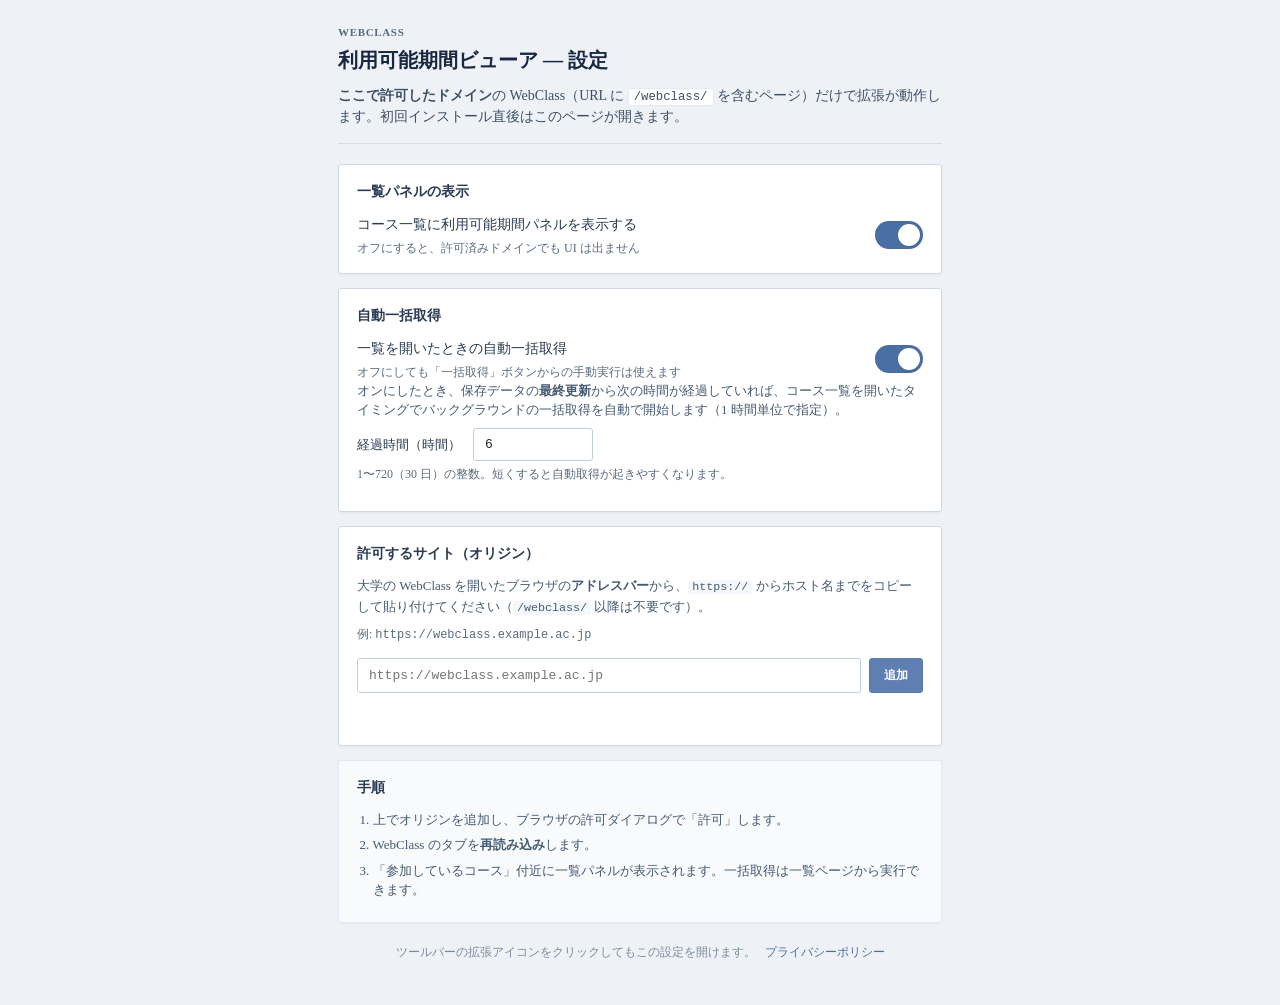
==== src/options/options.html @ 33314e30 "first commit" ====
<!DOCTYPE html>
<html lang="ja">
  <head>
    <meta charset="utf-8" />
    <meta name="viewport" content="width=device-width, initial-scale=1" />
    <title>利用可能期間ビューア — 設定</title>
    <link rel="stylesheet" href="../shared/styles/base.css" />
    <link rel="stylesheet" href="options.css" />
  </head>
  <body>
    <div class="wc-page">
      <header class="wc-header">
        <p class="wc-kicker">WebClass</p>
        <h1 class="wc-title">利用可能期間ビューア — 設定</h1>
        <p class="wc-lead">
          <strong>ここで許可したドメイン</strong>の WebClass（URL に <code>/webclass/</code> を含むページ）だけで拡張が動作します。初回インストール直後はこのページが開きます。
        </p>
      </header>

      <section class="wc-card">
        <h2 class="wc-card__h">一覧パネルの表示</h2>
        <div class="wc-row">
          <div class="wc-row__text">
            <span class="wc-row__title" id="toggleLabel">コース一覧に利用可能期間パネルを表示する</span>
            <span class="wc-row__desc">オフにすると、許可済みドメインでも UI は出ません</span>
          </div>
          <label class="wc-switch" title="オン / オフ">
            <input type="checkbox" id="toggleEnabled" checked aria-labelledby="toggleLabel" />
            <span class="wc-switch__track"></span>
          </label>
        </div>
      </section>

      <section class="wc-card">
        <h2 class="wc-card__h">自動一括取得</h2>
        <div class="wc-row">
          <div class="wc-row__text">
            <span class="wc-row__title" id="autoBulkToggleLabel">一覧を開いたときの自動一括取得</span>
            <span class="wc-row__desc">オフにしても「一括取得」ボタンからの手動実行は使えます</span>
          </div>
          <label class="wc-switch" title="オン / オフ">
            <input type="checkbox" id="toggleAutoBulk" checked aria-labelledby="autoBulkToggleLabel" />
            <span class="wc-switch__track"></span>
          </label>
        </div>
        <p class="wc-hint">
          オンにしたとき、保存データの<strong>最終更新</strong>から次の時間が経過していれば、コース一覧を開いたタイミングでバックグラウンドの一括取得を自動で開始します（1 時間単位で指定）。
        </p>
        <div class="wc-interval">
          <label class="wc-interval__label" for="autoBulkHours">経過時間（時間）</label>
          <input
            type="number"
            id="autoBulkHours"
            class="wc-input wc-input--narrow"
            min="1"
            max="720"
            step="1"
            value="6"
            aria-describedby="autoBulkHoursDesc"
          />
        </div>
        <p class="wc-row__desc" id="autoBulkHoursDesc">1〜720（30 日）の整数。短くすると自動取得が起きやすくなります。</p>
      </section>

      <section class="wc-card">
        <h2 class="wc-card__h">許可するサイト（オリジン）</h2>
        <p class="wc-hint">
          大学の WebClass を開いたブラウザの<strong>アドレスバー</strong>から、<code>https://</code> からホスト名までをコピーして貼り付けてください（<code>/webclass/</code> 以降は不要です）。
        </p>
        <p class="wc-example">例: <code>https://webclass.example.ac.jp</code></p>
        <div class="wc-add">
          <input
            type="text"
            id="originInput"
            class="wc-input"
            placeholder="https://webclass.example.ac.jp"
            spellcheck="false"
            autocomplete="off"
            aria-label="許可するサイトのオリジン"
          />
          <button type="button" class="wc-btn wc-btn--primary" id="addOriginBtn">追加</button>
        </div>
        <p class="wc-status" id="optionsStatus" role="status"></p>
        <div class="wc-sitelist" id="siteList"></div>
      </section>

      <section class="wc-card wc-card--sub">
        <h2 class="wc-card__h">手順</h2>
        <ol class="wc-steps">
          <li>上でオリジンを追加し、ブラウザの許可ダイアログで「許可」します。</li>
          <li>WebClass のタブを<strong>再読み込み</strong>します。</li>
          <li>「参加しているコース」付近に一覧パネルが表示されます。一括取得は一覧ページから実行できます。</li>
        </ol>
      </section>

      <p class="wc-footnote">
        ツールバーの拡張アイコンをクリックしてもこの設定を開けます。
        <a class="wc-footnote__link" href="../../privacy/index.html" target="_blank" rel="noopener noreferrer">プライバシーポリシー</a>
      </p>
    </div>
    <script src="../shared/constants.js"></script>
    <script src="options.js"></script>
  </body>
</html>
---- src/shared/styles/base.css ----
/* WCDV — content / options で共有するデザイントークン */
:root {
  --wcdv-font-ui: inherit, "Hiragino Sans", "Hiragino Kaku Gothic ProN", Meiryo, sans-serif;
  --wcdv-font-mono: ui-monospace, monospace;

  --wcdv-text: #2a3a52;
  --wcdv-text-body: #333;
  --wcdv-text-muted: #5a6b7e;
  --wcdv-text-hint: #455a73;
  --wcdv-text-title: #1a2740;
  --wcdv-text-input: #222;
  --wcdv-text-row-title: #3d4f66;
  --wcdv-text-dim: #7a8a9c;

  --wcdv-bg-page: #eef2f7;
  --wcdv-bg-surface: #fff;
  --wcdv-bg-muted: #f4f7fb;
  --wcdv-bg-subtle: #f8fafc;
  --wcdv-bg-filter: #fafbfd;
  --wcdv-bg-code: #fff;

  --wcdv-border: #cfd8e3;
  --wcdv-border-soft: #d8e0ea;
  --wcdv-border-light: #e4eaf2;
  --wcdv-border-input: #c2cedd;
  --wcdv-border-divider: #e8edf4;
  --wcdv-border-header: #d5dde8;

  --wcdv-shadow-sm: 0 1px 2px rgba(15, 35, 55, 0.05);
  --wcdv-shadow-inset: inset 0 0 0 1px rgba(0, 0, 0, 0.04);

  --wcdv-accent: #4a6fa5;
  --wcdv-accent-hover: #3f6090;
  --wcdv-accent-border: #3d5d8c;
  --wcdv-accent-soft: #5f7eb1;
  --wcdv-accent-soft-border: #5a7aad;
  --wcdv-accent-soft-hover: #547099;

  --wcdv-btn-ghost-fg: #334155;
  --wcdv-btn-ghost-border: #d0dae6;

  --wcdv-focus-ring: 0 0 0 2px rgba(74, 111, 165, 0.2);
  --wcdv-focus-ring-switch: 0 0 0 2px rgba(74, 111, 165, 0.35);

  --wcdv-scroll-thumb: rgba(90, 110, 140, 0.35);
  --wcdv-scroll-thumb-hover: rgba(60, 85, 120, 0.45);
}
---- src/options/options.css ----
/* 設定画面専用（色・フォントは base.css のトークン） */
* {
  box-sizing: border-box;
}

body {
  margin: 0;
  font-family: var(--wcdv-font-ui);
  font-size: 14px;
  line-height: 1.5;
  color: var(--wcdv-text);
  background: var(--wcdv-bg-page);
  -webkit-font-smoothing: antialiased;
}

.wc-page {
  max-width: 640px;
  margin: 0 auto;
  padding: 24px 18px 48px;
}

.wc-header {
  margin-bottom: 20px;
  padding-bottom: 16px;
  border-bottom: 1px solid var(--wcdv-border-header);
}

.wc-kicker {
  margin: 0 0 4px;
  font-size: 11px;
  font-weight: 700;
  letter-spacing: 0.06em;
  text-transform: uppercase;
  color: var(--wcdv-text-muted);
}

.wc-title {
  margin: 0 0 10px;
  font-size: 20px;
  font-weight: 600;
  color: var(--wcdv-text-title);
}

.wc-lead {
  margin: 0;
  font-size: 14px;
  color: var(--wcdv-text-row-title);
}

.wc-lead code {
  font-size: 0.88em;
  padding: 1px 5px;
  background: var(--wcdv-bg-code);
  border: 1px solid var(--wcdv-border-light);
  border-radius: 3px;
}

.wc-card {
  background: var(--wcdv-bg-surface);
  border: 1px solid var(--wcdv-border);
  border-radius: 3px;
  padding: 16px 18px;
  margin-bottom: 14px;
  box-shadow: var(--wcdv-shadow-sm);
}

.wc-card--sub {
  background: var(--wcdv-bg-subtle);
  border-color: var(--wcdv-border-light);
}

.wc-card__h {
  margin: 0 0 12px;
  font-size: 14px;
  font-weight: 600;
  color: var(--wcdv-text);
}

.wc-hint {
  margin: 0 0 8px;
  font-size: 13px;
  color: var(--wcdv-text-hint);
}

.wc-hint code {
  font-size: 0.9em;
  padding: 0 4px;
  background: var(--wcdv-bg-muted);
  border-radius: 2px;
}

.wc-example {
  margin: 0 0 14px;
  font-size: 12px;
  color: var(--wcdv-text-muted);
}

.wc-example code {
  word-break: break-all;
}

.wc-add {
  display: flex;
  flex-wrap: wrap;
  gap: 8px;
  align-items: stretch;
}

.wc-input {
  flex: 1 1 220px;
  min-width: 0;
  padding: 8px 11px;
  font-size: 13px;
  font-family: var(--wcdv-font-mono);
  color: var(--wcdv-text-input);
  border: 1px solid var(--wcdv-border-input);
  border-radius: 3px;
  background: var(--wcdv-bg-surface);
}

.wc-input:focus {
  outline: none;
  border-color: var(--wcdv-accent);
  box-shadow: var(--wcdv-focus-ring);
}

.wc-input:disabled {
  opacity: 0.55;
  cursor: not-allowed;
  background: var(--wcdv-bg-muted);
  color: var(--wcdv-text-muted);
}

.wc-input--narrow {
  max-width: 120px;
}

.wc-interval {
  display: flex;
  flex-wrap: wrap;
  align-items: center;
  gap: 12px;
  margin-top: 4px;
}

.wc-interval__label {
  font-size: 13px;
  font-weight: 500;
  color: var(--wcdv-text);
}

.wc-btn {
  padding: 8px 14px;
  font-size: 12px;
  font-weight: 600;
  font-family: inherit;
  border-radius: 3px;
  cursor: pointer;
  border: 1px solid transparent;
}

.wc-btn--primary {
  color: var(--wcdv-bg-surface);
  background: var(--wcdv-accent-soft);
  border-color: var(--wcdv-accent-soft-border);
}

.wc-btn--primary:hover {
  background: var(--wcdv-accent-soft-hover);
}

.wc-btn--ghost {
  color: var(--wcdv-btn-ghost-fg);
  background: var(--wcdv-bg-surface);
  border-color: var(--wcdv-btn-ghost-border);
}

.wc-btn--ghost:hover {
  background: var(--wcdv-bg-subtle);
}

.wc-status {
  margin: 10px 0 0;
  min-height: 1.3em;
  font-size: 12px;
  color: var(--wcdv-text-muted);
}

.wc-sitelist {
  margin-top: 10px;
}

.wc-sitelist__empty {
  margin: 0;
  padding: 10px 0;
  font-size: 12px;
  color: var(--wcdv-text-dim);
}

.wc-site {
  display: flex;
  flex-wrap: wrap;
  align-items: center;
  gap: 8px;
  padding: 10px 0;
  border-top: 1px solid var(--wcdv-border-divider);
}

.wc-site:first-child {
  border-top: none;
}

.wc-site__url {
  flex: 1 1 200px;
  min-width: 0;
  font-size: 13px;
  word-break: break-all;
  font-family: var(--wcdv-font-mono);
  color: var(--wcdv-text-input);
}

.wc-site__warn {
  font-size: 11px;
  color: #b45309;
  background: #fffbeb;
  border: 1px solid #fcd34d;
  padding: 2px 6px;
  border-radius: 3px;
}

.wc-row {
  display: flex;
  align-items: center;
  justify-content: space-between;
  gap: 14px;
}

.wc-row__text {
  flex: 1;
  min-width: 0;
}

.wc-row__title {
  display: block;
  font-size: 14px;
  font-weight: 500;
}

.wc-row__desc {
  display: block;
  margin-top: 4px;
  font-size: 12px;
  color: var(--wcdv-text-muted);
}

.wc-switch {
  position: relative;
  display: inline-block;
  width: 48px;
  height: 28px;
  flex-shrink: 0;
  cursor: pointer;
}

.wc-switch input {
  opacity: 0;
  width: 0;
  height: 0;
  position: absolute;
}

.wc-switch__track {
  position: absolute;
  inset: 0;
  background: var(--wcdv-btn-ghost-border);
  border-radius: 28px;
  transition: background 0.2s ease;
  box-shadow: var(--wcdv-shadow-inset);
}

.wc-switch__track::after {
  content: "";
  position: absolute;
  width: 22px;
  height: 22px;
  left: 3px;
  top: 3px;
  background: var(--wcdv-bg-surface);
  border-radius: 50%;
  box-shadow: 0 1px 2px rgba(15, 35, 55, 0.12);
  transition: transform 0.2s cubic-bezier(0.4, 0, 0.2, 1);
}

.wc-switch input:checked + .wc-switch__track {
  background: var(--wcdv-accent);
}

.wc-switch input:checked + .wc-switch__track::after {
  transform: translateX(20px);
}

.wc-switch input:focus-visible + .wc-switch__track {
  box-shadow: var(--wcdv-focus-ring-switch), var(--wcdv-shadow-inset);
}

.wc-steps {
  margin: 0;
  padding-left: 1.2em;
  font-size: 13px;
  color: var(--wcdv-text-hint);
}

.wc-steps li {
  margin-bottom: 6px;
}

.wc-footnote {
  margin: 20px 0 0;
  font-size: 12px;
  color: var(--wcdv-text-dim);
  text-align: center;
}

.wc-footnote__link {
  display: inline-block;
  margin-left: 0.5em;
  color: var(--wcdv-accent);
  text-decoration: none;
}

.wc-footnote__link:hover {
  text-decoration: underline;
}

@media (prefers-reduced-motion: reduce) {
  .wc-switch__track,
  .wc-switch__track::after {
    transition: none;
  }
}
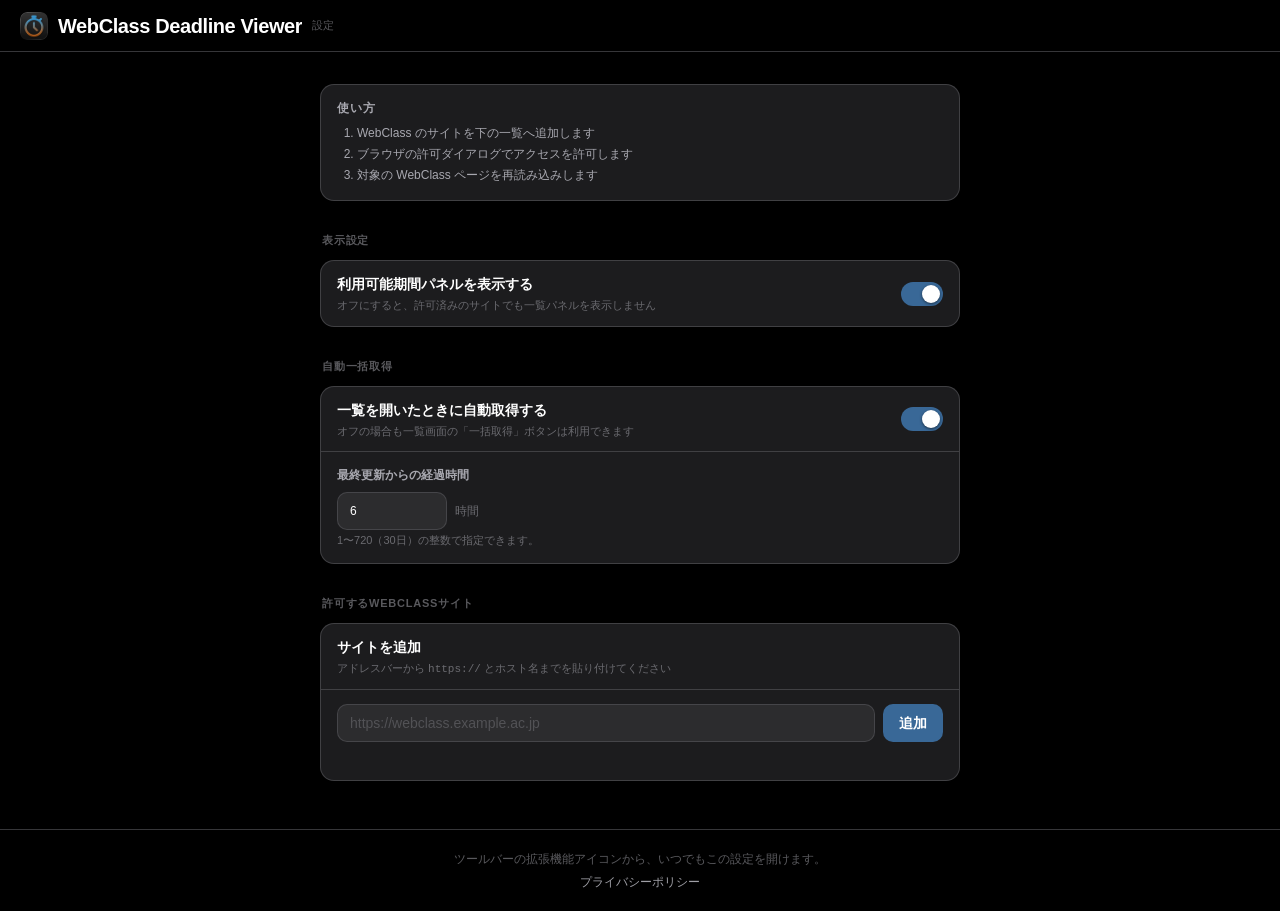
==== commit 184f81b6: "軽微な編集" ====
--- a/src/options/options.html
+++ b/src/options/options.html
@@ -3,101 +3,96 @@
   <head>
     <meta charset="utf-8" />
     <meta name="viewport" content="width=device-width, initial-scale=1" />
-    <title>利用可能期間ビューア — 設定</title>
+    <title>WebClass Deadline Viewer — 設定</title>
     <link rel="stylesheet" href="../shared/styles/base.css" />
     <link rel="stylesheet" href="options.css" />
   </head>
   <body>
-    <div class="wc-page">
-      <header class="wc-header">
-        <p class="wc-kicker">WebClass</p>
-        <h1 class="wc-title">利用可能期間ビューア — 設定</h1>
-        <p class="wc-lead">
-          <strong>ここで許可したドメイン</strong>の WebClass（URL に <code>/webclass/</code> を含むページ）だけで拡張が動作します。初回インストール直後はこのページが開きます。
-        </p>
-      </header>
+    <header class="opts-topbar">
+      <div class="opts-brand">
+        <img class="opts-brand-icon" src="../icons/icon128.png" width="28" height="28" alt="" />
+        <span class="opts-brand-name">WebClass Deadline Viewer</span>
+        <span class="opts-brand-version">設定</span>
+      </div>
+    </header>
 
-      <section class="wc-card">
-        <h2 class="wc-card__h">一覧パネルの表示</h2>
-        <div class="wc-row">
-          <div class="wc-row__text">
-            <span class="wc-row__title" id="toggleLabel">コース一覧に利用可能期間パネルを表示する</span>
-            <span class="wc-row__desc">オフにすると、許可済みドメインでも UI は出ません</span>
+    <main class="opts-main">
+      <aside class="opts-info" role="note">
+        <div>
+          <p class="opts-info-title">使い方</p>
+          <ol class="opts-info-steps">
+            <li>WebClass のサイトを下の一覧へ追加します</li>
+            <li>ブラウザの許可ダイアログでアクセスを許可します</li>
+            <li>対象の WebClass ページを再読み込みします</li>
+          </ol>
+        </div>
+      </aside>
+
+      <section class="opts-section" aria-labelledby="display-title">
+        <div class="opts-section-head"><h2 id="display-title">表示設定</h2></div>
+        <div class="sg-card">
+          <div class="sg-row">
+            <div class="sg-info">
+              <p class="sg-title" id="toggleLabel">利用可能期間パネルを表示する</p>
+              <p class="sg-desc">オフにすると、許可済みのサイトでも一覧パネルを表示しません</p>
+            </div>
+            <label class="switch" title="オン / オフ">
+              <input type="checkbox" id="toggleEnabled" checked aria-labelledby="toggleLabel" />
+              <span class="switch-track"></span>
+            </label>
           </div>
-          <label class="wc-switch" title="オン / オフ">
-            <input type="checkbox" id="toggleEnabled" checked aria-labelledby="toggleLabel" />
-            <span class="wc-switch__track"></span>
-          </label>
         </div>
       </section>
 
-      <section class="wc-card">
-        <h2 class="wc-card__h">自動一括取得</h2>
-        <div class="wc-row">
-          <div class="wc-row__text">
-            <span class="wc-row__title" id="autoBulkToggleLabel">一覧を開いたときの自動一括取得</span>
-            <span class="wc-row__desc">オフにしても「一括取得」ボタンからの手動実行は使えます</span>
+      <section class="opts-section" aria-labelledby="bulk-title">
+        <div class="opts-section-head"><h2 id="bulk-title">自動一括取得</h2></div>
+        <div class="sg-card">
+          <div class="sg-row">
+            <div class="sg-info">
+              <p class="sg-title" id="autoBulkToggleLabel">一覧を開いたときに自動取得する</p>
+              <p class="sg-desc">オフの場合も一覧画面の「一括取得」ボタンは利用できます</p>
+            </div>
+            <label class="switch" title="オン / オフ">
+              <input type="checkbox" id="toggleAutoBulk" checked aria-labelledby="autoBulkToggleLabel" />
+              <span class="switch-track"></span>
+            </label>
           </div>
-          <label class="wc-switch" title="オン / オフ">
-            <input type="checkbox" id="toggleAutoBulk" checked aria-labelledby="autoBulkToggleLabel" />
-            <span class="wc-switch__track"></span>
-          </label>
+          <div class="sg-body field-row">
+            <label for="autoBulkHours">最終更新からの経過時間</label>
+            <div class="number-field">
+              <input type="number" id="autoBulkHours" min="1" max="720" step="1" value="6" aria-describedby="autoBulkHoursDesc" />
+              <span>時間</span>
+            </div>
+            <p class="field-help" id="autoBulkHoursDesc">1〜720（30日）の整数で指定できます。</p>
+          </div>
         </div>
-        <p class="wc-hint">
-          オンにしたとき、保存データの<strong>最終更新</strong>から次の時間が経過していれば、コース一覧を開いたタイミングでバックグラウンドの一括取得を自動で開始します（1 時間単位で指定）。
-        </p>
-        <div class="wc-interval">
-          <label class="wc-interval__label" for="autoBulkHours">経過時間（時間）</label>
-          <input
-            type="number"
-            id="autoBulkHours"
-            class="wc-input wc-input--narrow"
-            min="1"
-            max="720"
-            step="1"
-            value="6"
-            aria-describedby="autoBulkHoursDesc"
-          />
-        </div>
-        <p class="wc-row__desc" id="autoBulkHoursDesc">1〜720（30 日）の整数。短くすると自動取得が起きやすくなります。</p>
       </section>
 
-      <section class="wc-card">
-        <h2 class="wc-card__h">許可するサイト（オリジン）</h2>
-        <p class="wc-hint">
-          大学の WebClass を開いたブラウザの<strong>アドレスバー</strong>から、<code>https://</code> からホスト名までをコピーして貼り付けてください（<code>/webclass/</code> 以降は不要です）。
-        </p>
-        <p class="wc-example">例: <code>https://webclass.example.ac.jp</code></p>
-        <div class="wc-add">
-          <input
-            type="text"
-            id="originInput"
-            class="wc-input"
-            placeholder="https://webclass.example.ac.jp"
-            spellcheck="false"
-            autocomplete="off"
-            aria-label="許可するサイトのオリジン"
-          />
-          <button type="button" class="wc-btn wc-btn--primary" id="addOriginBtn">追加</button>
+      <section class="opts-section" aria-labelledby="site-title">
+        <div class="opts-section-head"><h2 id="site-title">許可するWebClassサイト</h2></div>
+        <div class="sg-card">
+          <div class="sg-head">
+            <div class="sg-info">
+              <p class="sg-title">サイトを追加</p>
+              <p class="sg-desc">アドレスバーから <code>https://</code> とホスト名までを貼り付けてください</p>
+            </div>
+          </div>
+          <div class="sg-body">
+            <div class="add-row">
+              <input type="text" id="originInput" placeholder="https://webclass.example.ac.jp" spellcheck="false" autocomplete="off" aria-label="許可するサイトのオリジン" />
+              <button type="button" class="btn btn-primary" id="addOriginBtn">追加</button>
+            </div>
+            <p class="opts-status" id="optionsStatus" role="status" aria-live="polite"></p>
+            <div class="site-list" id="siteList"></div>
+          </div>
         </div>
-        <p class="wc-status" id="optionsStatus" role="status"></p>
-        <div class="wc-sitelist" id="siteList"></div>
       </section>
+    </main>
 
-      <section class="wc-card wc-card--sub">
-        <h2 class="wc-card__h">手順</h2>
-        <ol class="wc-steps">
-          <li>上でオリジンを追加し、ブラウザの許可ダイアログで「許可」します。</li>
-          <li>WebClass のタブを<strong>再読み込み</strong>します。</li>
-          <li>「参加しているコース」付近に一覧パネルが表示されます。一括取得は一覧ページから実行できます。</li>
-        </ol>
-      </section>
-
-      <p class="wc-footnote">
-        ツールバーの拡張アイコンをクリックしてもこの設定を開けます。
-        <a class="wc-footnote__link" href="../../privacy/index.html" target="_blank" rel="noopener noreferrer">プライバシーポリシー</a>
-      </p>
-    </div>
+    <footer class="site-footer">
+      <p>ツールバーの拡張機能アイコンから、いつでもこの設定を開けます。</p>
+      <p><a href="https://extensions.ouma3.org/policies/webclass-deadline-viewer/" target="_blank" rel="noopener noreferrer">プライバシーポリシー</a></p>
+    </footer>
     <script src="../shared/constants.js"></script>
     <script src="options.js"></script>
   </body>
--- a/src/shared/styles/base.css
+++ b/src/shared/styles/base.css
@@ -1,47 +1,40 @@
-/* WCDV — content / options で共有するデザイントークン */
+/* Shared visual tokens — aligned with WebClass Link Modifier. */
 :root {
-  --wcdv-font-ui: inherit, "Hiragino Sans", "Hiragino Kaku Gothic ProN", Meiryo, sans-serif;
-  --wcdv-font-mono: ui-monospace, monospace;
-
-  --wcdv-text: #2a3a52;
-  --wcdv-text-body: #333;
-  --wcdv-text-muted: #5a6b7e;
-  --wcdv-text-hint: #455a73;
-  --wcdv-text-title: #1a2740;
-  --wcdv-text-input: #222;
-  --wcdv-text-row-title: #3d4f66;
-  --wcdv-text-dim: #7a8a9c;
-
-  --wcdv-bg-page: #eef2f7;
-  --wcdv-bg-surface: #fff;
-  --wcdv-bg-muted: #f4f7fb;
-  --wcdv-bg-subtle: #f8fafc;
-  --wcdv-bg-filter: #fafbfd;
-  --wcdv-bg-code: #fff;
-
-  --wcdv-border: #cfd8e3;
-  --wcdv-border-soft: #d8e0ea;
-  --wcdv-border-light: #e4eaf2;
-  --wcdv-border-input: #c2cedd;
-  --wcdv-border-divider: #e8edf4;
-  --wcdv-border-header: #d5dde8;
-
-  --wcdv-shadow-sm: 0 1px 2px rgba(15, 35, 55, 0.05);
-  --wcdv-shadow-inset: inset 0 0 0 1px rgba(0, 0, 0, 0.04);
-
-  --wcdv-accent: #4a6fa5;
-  --wcdv-accent-hover: #3f6090;
-  --wcdv-accent-border: #3d5d8c;
-  --wcdv-accent-soft: #5f7eb1;
-  --wcdv-accent-soft-border: #5a7aad;
-  --wcdv-accent-soft-hover: #547099;
-
-  --wcdv-btn-ghost-fg: #334155;
-  --wcdv-btn-ghost-border: #d0dae6;
-
-  --wcdv-focus-ring: 0 0 0 2px rgba(74, 111, 165, 0.2);
-  --wcdv-focus-ring-switch: 0 0 0 2px rgba(74, 111, 165, 0.35);
-
-  --wcdv-scroll-thumb: rgba(90, 110, 140, 0.35);
-  --wcdv-scroll-thumb-hover: rgba(60, 85, 120, 0.45);
+  --bg: #000;
+  --bg-2: #1c1c1e;
+  --bg-3: #2c2c2e;
+  --bg-4: #3a3a3c;
+  --label-1: #fff;
+  --label-2: rgba(235, 235, 245, .68);
+  --label-3: rgba(235, 235, 245, .38);
+  --label-4: rgba(235, 235, 245, .2);
+  --sep: rgba(84, 84, 88, .65);
+  --accent: #396897;
+  --green: #30d158;
+  --red: #ff453a;
+  --font-sans: -apple-system, BlinkMacSystemFont, "Segoe UI", sans-serif;
+  --font-heading: -apple-system, BlinkMacSystemFont, "Segoe UI", sans-serif;
+  --font-mono: "SFMono-Regular", Consolas, monospace;
+  --r-sm: 6px;
+  --r-md: 10px;
+  --r-lg: 14px;
+  --t-fast: .15s ease;
 }
+*, *::before, *::after { box-sizing: border-box; margin: 0; padding: 0; }
+html { color-scheme: dark; scroll-behavior: smooth; }
+body {
+  min-height: 100vh;
+  background: var(--bg);
+  color: var(--label-1);
+  font: 14px/1.5 var(--font-sans);
+  -webkit-font-smoothing: antialiased;
+}
+h1, h2, h3 { font-family: var(--font-heading); line-height: 1.2; }
+a { color: var(--label-2); text-decoration: none; }
+a:hover { color: var(--label-1); }
+button, input { font: inherit; }
+code { font-family: var(--font-mono); }
+:focus-visible { outline: 2px solid var(--accent); outline-offset: 2px; }
+@media (prefers-reduced-motion: reduce) {
+  *, *::before, *::after { transition-duration: .01ms !important; }
+}
--- a/src/options/options.css
+++ b/src/options/options.css
@@ -1,340 +1,65 @@
-/* 設定画面専用（色・フォントは base.css のトークン） */
-* {
-  box-sizing: border-box;
+/* Settings layout — aligned with WebClass Link Modifier. */
+.opts-topbar {
+  position: sticky; top: 0; z-index: 10; height: 52px;
+  display: flex; align-items: center; padding: 0 20px;
+  background: rgba(0, 0, 0, .85); backdrop-filter: blur(24px);
+  border-bottom: 1px solid var(--sep);
 }
-
-body {
-  margin: 0;
-  font-family: var(--wcdv-font-ui);
-  font-size: 14px;
-  line-height: 1.5;
-  color: var(--wcdv-text);
-  background: var(--wcdv-bg-page);
-  -webkit-font-smoothing: antialiased;
+.opts-brand { display: flex; align-items: center; gap: 10px; min-width: 0; }
+.opts-brand-icon { border-radius: 7px; flex: none; }
+.opts-brand-name { font-size: 20px; font-weight: 700; letter-spacing: -.02em; white-space: nowrap; overflow: hidden; text-overflow: ellipsis; }
+.opts-brand-version { color: var(--label-3); font: 11px var(--font-mono); }
+.opts-main { width: min(680px, 100%); margin: 0 auto; padding: 32px 20px 16px; }
+.opts-info { padding: 14px 16px; margin-bottom: 32px; background: var(--bg-2); border: 1px solid var(--sep); border-radius: var(--r-lg); }
+.opts-info-title { margin-bottom: 6px; color: var(--label-2); font-size: 12px; font-weight: 700; letter-spacing: .07em; text-transform: uppercase; }
+.opts-info-steps { padding-left: 20px; color: var(--label-2); font-size: 12px; line-height: 1.75; }
+.opts-section { margin-bottom: 32px; }
+.opts-section-head { margin: 0 0 12px 2px; }
+.opts-section-head h2 { color: var(--label-3); font: 700 11px var(--font-sans); letter-spacing: .07em; text-transform: uppercase; }
+.sg-card { overflow: hidden; background: var(--bg-2); border: 1px solid var(--sep); border-radius: var(--r-lg); }
+.sg-head, .sg-row { display: flex; align-items: center; gap: 12px; padding: 13px 16px 12px; }
+.sg-head { border-bottom: 1px solid var(--sep); }
+.sg-info { flex: 1; min-width: 0; }
+.sg-title { color: var(--label-1); font-size: 14px; font-weight: 650; }
+.sg-desc, .field-help { margin-top: 2px; color: var(--label-3); font-size: 11px; line-height: 1.5; }
+.sg-body { padding: 14px 16px; }
+.switch { position: relative; width: 42px; height: 24px; flex: none; cursor: pointer; }
+.switch input { position: absolute; opacity: 0; pointer-events: none; }
+.switch-track { position: absolute; inset: 0; border-radius: 99px; background: var(--bg-4); transition: background var(--t-fast); }
+.switch-track::after { content: ""; position: absolute; top: 3px; left: 3px; width: 18px; height: 18px; border-radius: 50%; background: #fff; box-shadow: 0 1px 3px #0008; transition: transform var(--t-fast); }
+.switch input:checked + .switch-track { background: var(--accent); }
+.switch input:checked + .switch-track::after { transform: translateX(18px); }
+.field-row { border-top: 1px solid var(--sep); }
+.field-row > label { display: block; margin-bottom: 8px; color: var(--label-2); font-size: 12px; font-weight: 600; }
+.number-field { display: flex; align-items: center; gap: 8px; color: var(--label-3); font-size: 12px; }
+.number-field input { width: 110px; }
+input[type="text"], input[type="number"] {
+  height: 38px; padding: 0 12px; color: var(--label-1);
+  background: var(--bg-3); border: 1px solid var(--sep); border-radius: var(--r-md);
 }
-
-.wc-page {
-  max-width: 640px;
-  margin: 0 auto;
-  padding: 24px 18px 48px;
+input:focus { border-color: var(--accent); outline: none; }
+input:disabled { opacity: .4; }
+input::placeholder { color: var(--label-4); }
+.add-row { display: flex; gap: 8px; }
+.add-row > input { flex: 1; min-width: 0; }
+.btn, .wc-btn {
+  min-height: 38px; padding: 0 16px; border: 0; border-radius: var(--r-md);
+  color: #fff; background: var(--accent); font-weight: 650; cursor: pointer;
 }
-
-.wc-header {
-  margin-bottom: 20px;
-  padding-bottom: 16px;
-  border-bottom: 1px solid var(--wcdv-border-header);
+.btn:hover, .wc-btn:hover { opacity: .86; }
+.btn:active, .wc-btn:active { transform: scale(.975); }
+.opts-status { min-height: 24px; padding-top: 8px; color: var(--label-2); font-size: 12px; }
+.site-list, .wc-sitelist { display: grid; gap: 7px; }
+.site-row, .wc-site { display: flex; align-items: center; gap: 8px; padding: 9px 10px; background: var(--bg-3); border-radius: var(--r-md); }
+.site-row__url, .wc-site__url { flex: 1; min-width: 0; overflow-wrap: anywhere; font: 11px var(--font-mono); color: var(--label-2); }
+.site-remove { display: inline-flex; align-items: center; justify-content: center; width: 32px; height: 32px; flex: none; padding: 0; color: var(--label-3); background: transparent; border: 1px solid transparent; border-radius: var(--r-md); cursor: pointer; }
+.site-remove:hover { color: var(--red); background: rgba(255, 69, 58, .15); }
+.site-list__empty, .wc-sitelist__empty { color: var(--label-3); font-size: 12px; line-height: 1.6; }
+.wc-site__warn { color: #ff9f0a; font-size: 11px; }
+.site-footer { display: grid; justify-items: center; gap: 5px; padding: 20px; border-top: 1px solid var(--sep); }
+.site-footer p { display: flex; flex-wrap: wrap; justify-content: center; gap: 7px; color: var(--label-3); font-size: 12px; }
+@media (max-width: 580px) {
+  .opts-main { padding: 24px 14px 12px; }
+  .opts-brand-version { display: none; }
+  .add-row { align-items: stretch; flex-direction: column; }
 }
-
-.wc-kicker {
-  margin: 0 0 4px;
-  font-size: 11px;
-  font-weight: 700;
-  letter-spacing: 0.06em;
-  text-transform: uppercase;
-  color: var(--wcdv-text-muted);
-}
-
-.wc-title {
-  margin: 0 0 10px;
-  font-size: 20px;
-  font-weight: 600;
-  color: var(--wcdv-text-title);
-}
-
-.wc-lead {
-  margin: 0;
-  font-size: 14px;
-  color: var(--wcdv-text-row-title);
-}
-
-.wc-lead code {
-  font-size: 0.88em;
-  padding: 1px 5px;
-  background: var(--wcdv-bg-code);
-  border: 1px solid var(--wcdv-border-light);
-  border-radius: 3px;
-}
-
-.wc-card {
-  background: var(--wcdv-bg-surface);
-  border: 1px solid var(--wcdv-border);
-  border-radius: 3px;
-  padding: 16px 18px;
-  margin-bottom: 14px;
-  box-shadow: var(--wcdv-shadow-sm);
-}
-
-.wc-card--sub {
-  background: var(--wcdv-bg-subtle);
-  border-color: var(--wcdv-border-light);
-}
-
-.wc-card__h {
-  margin: 0 0 12px;
-  font-size: 14px;
-  font-weight: 600;
-  color: var(--wcdv-text);
-}
-
-.wc-hint {
-  margin: 0 0 8px;
-  font-size: 13px;
-  color: var(--wcdv-text-hint);
-}
-
-.wc-hint code {
-  font-size: 0.9em;
-  padding: 0 4px;
-  background: var(--wcdv-bg-muted);
-  border-radius: 2px;
-}
-
-.wc-example {
-  margin: 0 0 14px;
-  font-size: 12px;
-  color: var(--wcdv-text-muted);
-}
-
-.wc-example code {
-  word-break: break-all;
-}
-
-.wc-add {
-  display: flex;
-  flex-wrap: wrap;
-  gap: 8px;
-  align-items: stretch;
-}
-
-.wc-input {
-  flex: 1 1 220px;
-  min-width: 0;
-  padding: 8px 11px;
-  font-size: 13px;
-  font-family: var(--wcdv-font-mono);
-  color: var(--wcdv-text-input);
-  border: 1px solid var(--wcdv-border-input);
-  border-radius: 3px;
-  background: var(--wcdv-bg-surface);
-}
-
-.wc-input:focus {
-  outline: none;
-  border-color: var(--wcdv-accent);
-  box-shadow: var(--wcdv-focus-ring);
-}
-
-.wc-input:disabled {
-  opacity: 0.55;
-  cursor: not-allowed;
-  background: var(--wcdv-bg-muted);
-  color: var(--wcdv-text-muted);
-}
-
-.wc-input--narrow {
-  max-width: 120px;
-}
-
-.wc-interval {
-  display: flex;
-  flex-wrap: wrap;
-  align-items: center;
-  gap: 12px;
-  margin-top: 4px;
-}
-
-.wc-interval__label {
-  font-size: 13px;
-  font-weight: 500;
-  color: var(--wcdv-text);
-}
-
-.wc-btn {
-  padding: 8px 14px;
-  font-size: 12px;
-  font-weight: 600;
-  font-family: inherit;
-  border-radius: 3px;
-  cursor: pointer;
-  border: 1px solid transparent;
-}
-
-.wc-btn--primary {
-  color: var(--wcdv-bg-surface);
-  background: var(--wcdv-accent-soft);
-  border-color: var(--wcdv-accent-soft-border);
-}
-
-.wc-btn--primary:hover {
-  background: var(--wcdv-accent-soft-hover);
-}
-
-.wc-btn--ghost {
-  color: var(--wcdv-btn-ghost-fg);
-  background: var(--wcdv-bg-surface);
-  border-color: var(--wcdv-btn-ghost-border);
-}
-
-.wc-btn--ghost:hover {
-  background: var(--wcdv-bg-subtle);
-}
-
-.wc-status {
-  margin: 10px 0 0;
-  min-height: 1.3em;
-  font-size: 12px;
-  color: var(--wcdv-text-muted);
-}
-
-.wc-sitelist {
-  margin-top: 10px;
-}
-
-.wc-sitelist__empty {
-  margin: 0;
-  padding: 10px 0;
-  font-size: 12px;
-  color: var(--wcdv-text-dim);
-}
-
-.wc-site {
-  display: flex;
-  flex-wrap: wrap;
-  align-items: center;
-  gap: 8px;
-  padding: 10px 0;
-  border-top: 1px solid var(--wcdv-border-divider);
-}
-
-.wc-site:first-child {
-  border-top: none;
-}
-
-.wc-site__url {
-  flex: 1 1 200px;
-  min-width: 0;
-  font-size: 13px;
-  word-break: break-all;
-  font-family: var(--wcdv-font-mono);
-  color: var(--wcdv-text-input);
-}
-
-.wc-site__warn {
-  font-size: 11px;
-  color: #b45309;
-  background: #fffbeb;
-  border: 1px solid #fcd34d;
-  padding: 2px 6px;
-  border-radius: 3px;
-}
-
-.wc-row {
-  display: flex;
-  align-items: center;
-  justify-content: space-between;
-  gap: 14px;
-}
-
-.wc-row__text {
-  flex: 1;
-  min-width: 0;
-}
-
-.wc-row__title {
-  display: block;
-  font-size: 14px;
-  font-weight: 500;
-}
-
-.wc-row__desc {
-  display: block;
-  margin-top: 4px;
-  font-size: 12px;
-  color: var(--wcdv-text-muted);
-}
-
-.wc-switch {
-  position: relative;
-  display: inline-block;
-  width: 48px;
-  height: 28px;
-  flex-shrink: 0;
-  cursor: pointer;
-}
-
-.wc-switch input {
-  opacity: 0;
-  width: 0;
-  height: 0;
-  position: absolute;
-}
-
-.wc-switch__track {
-  position: absolute;
-  inset: 0;
-  background: var(--wcdv-btn-ghost-border);
-  border-radius: 28px;
-  transition: background 0.2s ease;
-  box-shadow: var(--wcdv-shadow-inset);
-}
-
-.wc-switch__track::after {
-  content: "";
-  position: absolute;
-  width: 22px;
-  height: 22px;
-  left: 3px;
-  top: 3px;
-  background: var(--wcdv-bg-surface);
-  border-radius: 50%;
-  box-shadow: 0 1px 2px rgba(15, 35, 55, 0.12);
-  transition: transform 0.2s cubic-bezier(0.4, 0, 0.2, 1);
-}
-
-.wc-switch input:checked + .wc-switch__track {
-  background: var(--wcdv-accent);
-}
-
-.wc-switch input:checked + .wc-switch__track::after {
-  transform: translateX(20px);
-}
-
-.wc-switch input:focus-visible + .wc-switch__track {
-  box-shadow: var(--wcdv-focus-ring-switch), var(--wcdv-shadow-inset);
-}
-
-.wc-steps {
-  margin: 0;
-  padding-left: 1.2em;
-  font-size: 13px;
-  color: var(--wcdv-text-hint);
-}
-
-.wc-steps li {
-  margin-bottom: 6px;
-}
-
-.wc-footnote {
-  margin: 20px 0 0;
-  font-size: 12px;
-  color: var(--wcdv-text-dim);
-  text-align: center;
-}
-
-.wc-footnote__link {
-  display: inline-block;
-  margin-left: 0.5em;
-  color: var(--wcdv-accent);
-  text-decoration: none;
-}
-
-.wc-footnote__link:hover {
-  text-decoration: underline;
-}
-
-@media (prefers-reduced-motion: reduce) {
-  .wc-switch__track,
-  .wc-switch__track::after {
-    transition: none;
-  }
-}
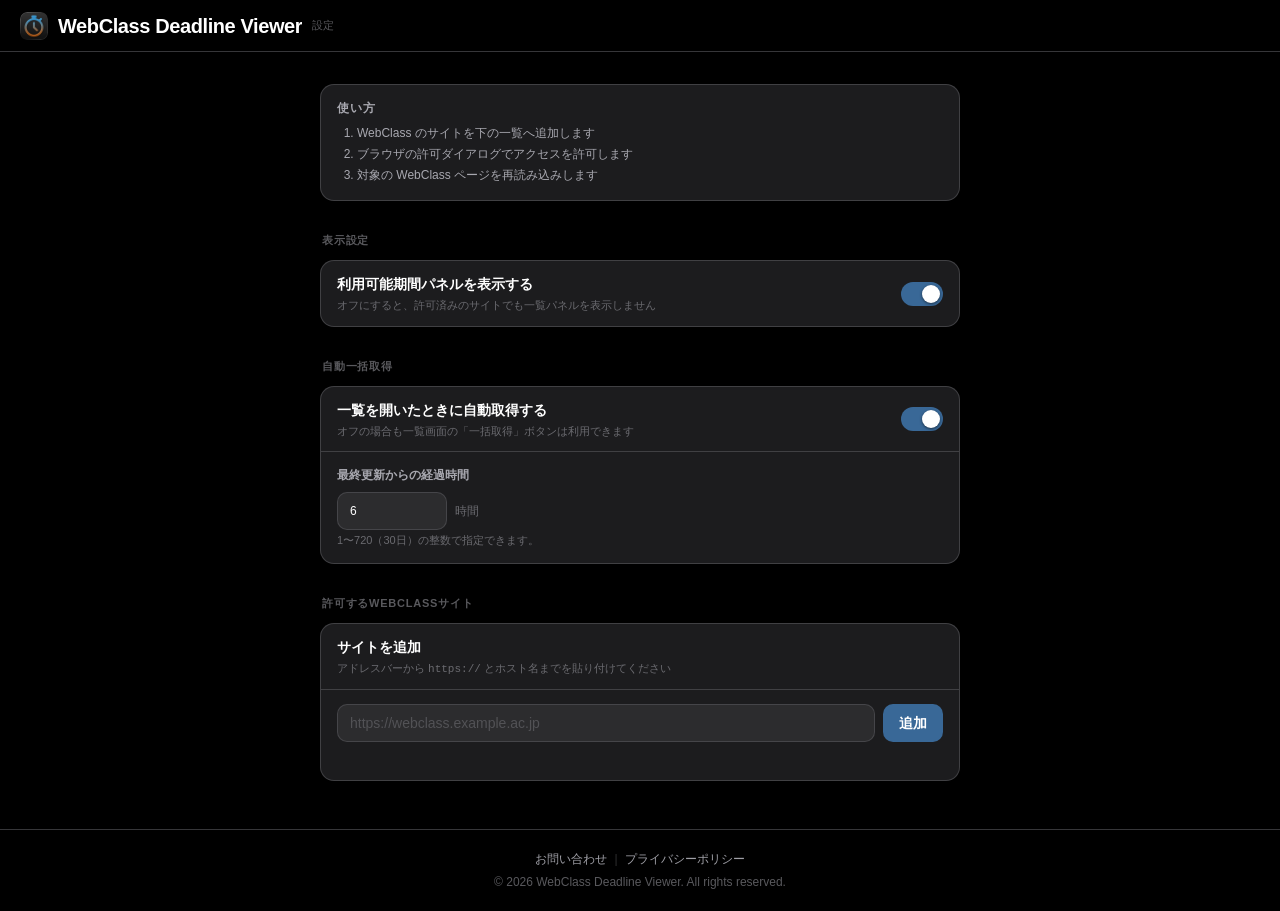
==== commit 7ae7a734: "a" ====
--- a/src/options/options.html
+++ b/src/options/options.html
@@ -90,8 +90,12 @@
     </main>
 
     <footer class="site-footer">
-      <p>ツールバーの拡張機能アイコンから、いつでもこの設定を開けます。</p>
-      <p><a href="https://extensions.ouma3.org/policies/webclass-deadline-viewer/" target="_blank" rel="noopener noreferrer">プライバシーポリシー</a></p>
+      <p>
+        <a class="contact-link" href="mailto:contact.ext@ouma3.org">お問い合わせ</a>
+        <span class="sep">|</span>
+        <a href="https://extensions.ouma3.org/policies/webclass-deadline-viewer/" target="_blank" rel="noopener noreferrer">プライバシーポリシー</a>
+      </p>
+      <p>&copy; 2026 WebClass Deadline Viewer. All rights reserved.</p>
     </footer>
     <script src="../shared/constants.js"></script>
     <script src="options.js"></script>
--- a/src/options/options.css
+++ b/src/options/options.css
@@ -1,4 +1,5 @@
 /* Settings layout — aligned with WebClass Link Modifier. */
+body { display: flex; min-height: 100vh; flex-direction: column; }
 .opts-topbar {
   position: sticky; top: 0; z-index: 10; height: 52px;
   display: flex; align-items: center; padding: 0 20px;
@@ -9,7 +10,7 @@
 .opts-brand-icon { border-radius: 7px; flex: none; }
 .opts-brand-name { font-size: 20px; font-weight: 700; letter-spacing: -.02em; white-space: nowrap; overflow: hidden; text-overflow: ellipsis; }
 .opts-brand-version { color: var(--label-3); font: 11px var(--font-mono); }
-.opts-main { width: min(680px, 100%); margin: 0 auto; padding: 32px 20px 16px; }
+.opts-main { width: min(680px, 100%); flex: 1; margin: 0 auto; padding: 32px 20px 16px; }
 .opts-info { padding: 14px 16px; margin-bottom: 32px; background: var(--bg-2); border: 1px solid var(--sep); border-radius: var(--r-lg); }
 .opts-info-title { margin-bottom: 6px; color: var(--label-2); font-size: 12px; font-weight: 700; letter-spacing: .07em; text-transform: uppercase; }
 .opts-info-steps { padding-left: 20px; color: var(--label-2); font-size: 12px; line-height: 1.75; }
@@ -56,8 +57,11 @@
 .site-remove:hover { color: var(--red); background: rgba(255, 69, 58, .15); }
 .site-list__empty, .wc-sitelist__empty { color: var(--label-3); font-size: 12px; line-height: 1.6; }
 .wc-site__warn { color: #ff9f0a; font-size: 11px; }
-.site-footer { display: grid; justify-items: center; gap: 5px; padding: 20px; border-top: 1px solid var(--sep); }
-.site-footer p { display: flex; flex-wrap: wrap; justify-content: center; gap: 7px; color: var(--label-3); font-size: 12px; }
+.site-footer { display: flex; flex-direction: column; align-items: center; gap: 5px; padding: 20px; border-top: 1px solid var(--sep); }
+.site-footer p { display: flex; align-items: center; flex-wrap: wrap; justify-content: center; gap: 7px; color: var(--label-3); font-size: 12px; line-height: 1.5; }
+.site-footer a { color: var(--label-2); text-decoration: none; transition: color var(--t-fast); }
+.site-footer a:hover { color: var(--label-1); }
+.site-footer .sep { color: var(--label-4); user-select: none; }
 @media (max-width: 580px) {
   .opts-main { padding: 24px 14px 12px; }
   .opts-brand-version { display: none; }
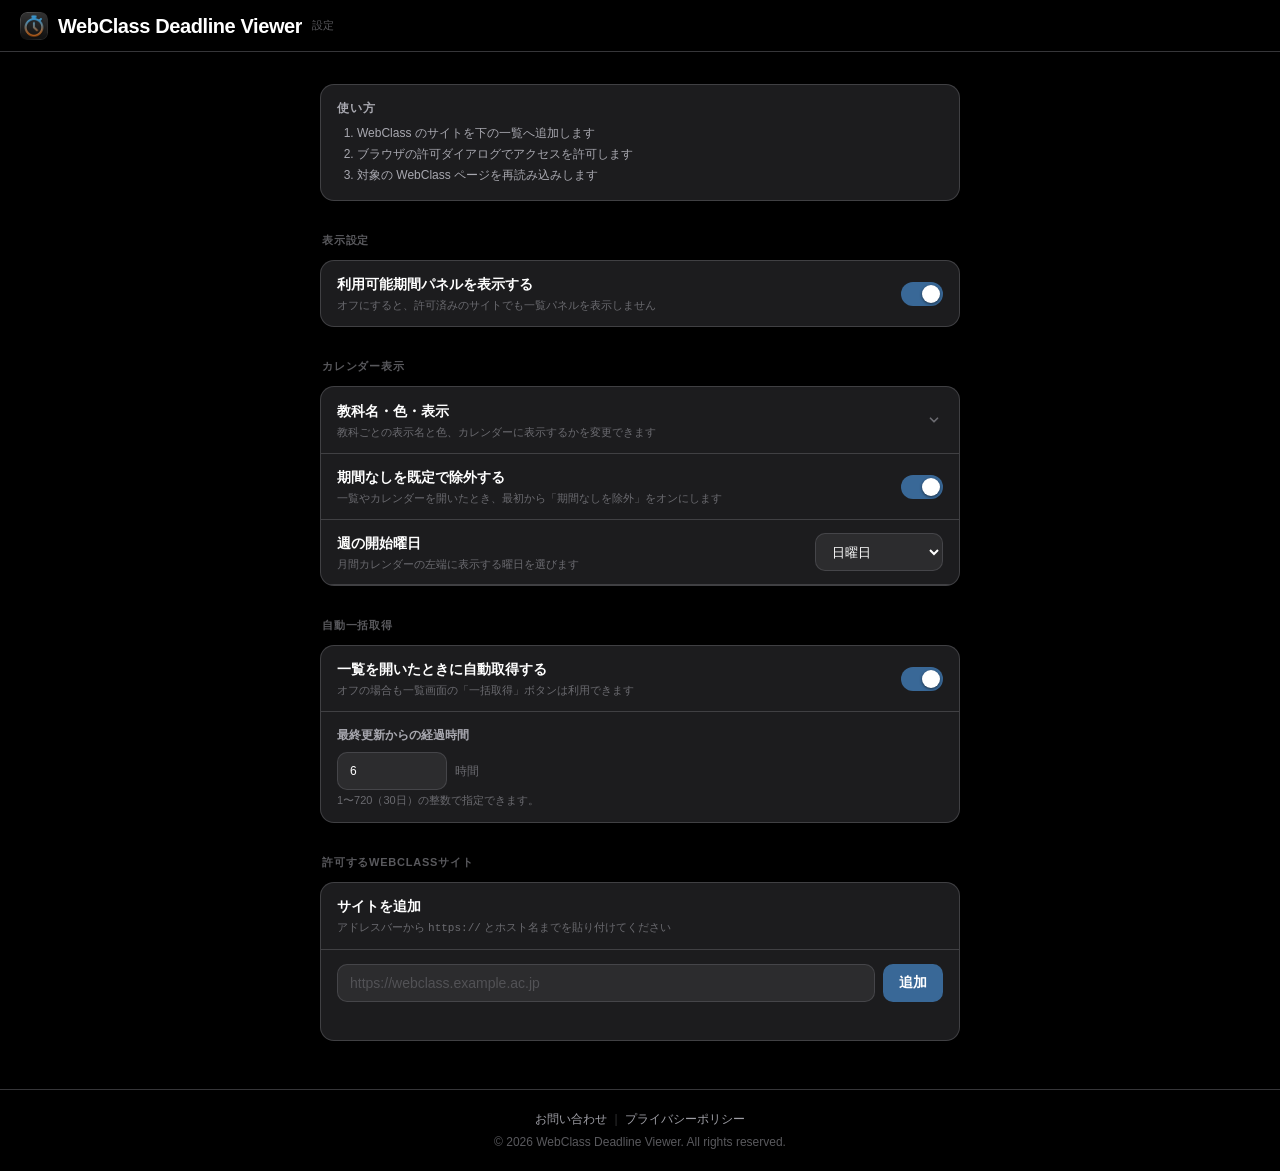
==== commit b66cb739: "カレンダーポップアップを追加" ====
--- a/src/options/options.html
+++ b/src/options/options.html
@@ -40,6 +40,65 @@
               <input type="checkbox" id="toggleEnabled" checked aria-labelledby="toggleLabel" />
               <span class="switch-track"></span>
             </label>
+          </div>
+        </div>
+      </section>
+
+      <section class="opts-section" aria-labelledby="calendar-title">
+        <div class="opts-section-head"><h2 id="calendar-title">カレンダー表示</h2></div>
+        <div class="sg-card">
+          <button type="button" class="sg-head section-collapse-btn" id="courseSettingsToggle" aria-expanded="false" aria-controls="courseSettingsPanel" aria-label="教科名・色・表示を開く" title="教科設定を展開する">
+            <span class="sg-info section-collapse-btn__info">
+              <span class="sg-title">教科名・色・表示</span>
+              <span class="sg-desc">教科ごとの表示名と色、カレンダーに表示するかを変更できます</span>
+            </span>
+            <span class="section-collapse-btn__chevron" aria-hidden="true">
+              <svg viewBox="0 0 16 16" fill="none"><path d="m4.5 6.25 3.5 3.5 3.5-3.5" stroke="currentColor" stroke-width="1.7" stroke-linecap="round" stroke-linejoin="round" /></svg>
+            </span>
+          </button>
+          <div class="sg-row calendar-default-row">
+            <div class="sg-info">
+              <p class="sg-title" id="defaultExcludeNoPeriodLabel">期間なしを既定で除外する</p>
+              <p class="sg-desc">一覧やカレンダーを開いたとき、最初から「期間なしを除外」をオンにします</p>
+            </div>
+            <label class="switch" title="オン / オフ">
+              <input type="checkbox" id="defaultExcludeNoPeriod" checked aria-labelledby="defaultExcludeNoPeriodLabel" />
+              <span class="switch-track"></span>
+            </label>
+          </div>
+          <div class="sg-row calendar-week-row">
+            <div class="sg-info">
+              <label class="sg-title" for="weekStartDay">週の開始曜日</label>
+              <p class="sg-desc">月間カレンダーの左端に表示する曜日を選びます</p>
+            </div>
+            <select id="weekStartDay" aria-label="週の開始曜日">
+              <option value="0">日曜日</option>
+              <option value="1">月曜日</option>
+              <option value="2">火曜日</option>
+              <option value="3">水曜日</option>
+              <option value="4">木曜日</option>
+              <option value="5">金曜日</option>
+              <option value="6">土曜日</option>
+            </select>
+          </div>
+          <div id="courseSettingsPanel" hidden>
+            <div class="sg-body course-settings" id="courseSettings">
+              <p class="calendar-settings__empty">取得済みの教科を読み込んでいます…</p>
+            </div>
+            <div class="sg-head calendar-subhead">
+              <div class="sg-info">
+                <p class="sg-title">設定のエクスポート・インポート</p>
+                <p class="sg-desc">下のテキストをコピーして、別のブラウザへ設定を移せます</p>
+              </div>
+            </div>
+            <div class="sg-body settings-transfer">
+              <textarea id="calendarSettingsText" rows="7" spellcheck="false" aria-label="カレンダー設定テキスト" placeholder="エクスポートすると設定テキストが表示されます"></textarea>
+              <div class="settings-transfer__actions">
+                <button type="button" class="btn btn-secondary" id="exportCalendarSettings">エクスポート</button>
+                <button type="button" class="btn btn-primary" id="importCalendarSettings">インポート</button>
+              </div>
+              <p class="settings-transfer__status" id="calendarSettingsStatus" role="status" aria-live="polite"></p>
+            </div>
           </div>
         </div>
       </section>
--- a/src/options/options.css
+++ b/src/options/options.css
@@ -24,6 +24,28 @@
 .sg-title { color: var(--label-1); font-size: 14px; font-weight: 650; }
 .sg-desc, .field-help { margin-top: 2px; color: var(--label-3); font-size: 11px; line-height: 1.5; }
 .sg-body { padding: 14px 16px; }
+.section-collapse-btn {
+  width: 100%; margin: 0; padding: 14px 16px 13px; color: inherit;
+  background: transparent; border: 0; border-bottom: 1px solid var(--sep); border-radius: 0;
+  font: inherit; text-align: left; cursor: pointer; -webkit-tap-highlight-color: transparent;
+  transition: background-color 140ms ease-out;
+}
+.section-collapse-btn:hover { background: rgba(120, 120, 128, .1); }
+.section-collapse-btn:active { background: rgba(120, 120, 128, .17); }
+.section-collapse-btn:focus-visible { outline: 2px solid var(--accent); outline-offset: -3px; }
+.section-collapse-btn__info { display: flex; flex-direction: column; text-align: left; }
+.section-collapse-btn__chevron {
+  display: grid; place-items: center; width: 28px; height: 28px; flex: none;
+  margin-right: -5px; color: var(--label-3); border-radius: 50%;
+  transition: color 140ms ease-out, background-color 140ms ease-out;
+}
+.section-collapse-btn__chevron svg {
+  width: 16px; height: 16px;
+  transition: transform 260ms cubic-bezier(.22, 1, .36, 1);
+}
+.section-collapse-btn:hover .section-collapse-btn__chevron { color: var(--label-1); background: rgba(120, 120, 128, .12); }
+.section-collapse-btn[aria-expanded="true"] .section-collapse-btn__chevron svg { transform: rotate(180deg); }
+#courseSettingsPanel[hidden] { display: none; }
 .switch { position: relative; width: 42px; height: 24px; flex: none; cursor: pointer; }
 .switch input { position: absolute; opacity: 0; pointer-events: none; }
 .switch-track { position: absolute; inset: 0; border-radius: 99px; background: var(--bg-4); transition: background var(--t-fast); }
@@ -38,6 +60,26 @@
   height: 38px; padding: 0 12px; color: var(--label-1);
   background: var(--bg-3); border: 1px solid var(--sep); border-radius: var(--r-md);
 }
+.calendar-default-row { border-bottom: 1px solid var(--sep); }
+.calendar-week-row { border-bottom: 1px solid var(--sep); }
+.calendar-subhead { border-top: 1px solid var(--sep); }
+.calendar-settings__empty { padding: 16px; color: var(--label-3); font-size: 12px; line-height: 1.6; }
+.calendar-week-row select { width: 128px; height: 38px; padding: 0 30px 0 12px; color: var(--label-1); background: var(--bg-3); border: 1px solid var(--sep); border-radius: var(--r-md); }
+.calendar-week-row select:focus { border-color: var(--accent); outline: none; }
+.course-settings { max-height: 420px; padding: 0; overflow-y: auto; }
+.course-setting-row { display: grid; grid-template-columns: minmax(120px, .8fr) minmax(180px, 1fr) 38px auto; align-items: center; gap: 10px; padding: 11px 16px; border-top: 1px solid var(--sep); }
+.course-setting-row:first-child { border-top: 0; }
+.course-setting-row__original { min-width: 0; overflow: hidden; color: var(--label-2); font-size: 12px; text-overflow: ellipsis; white-space: nowrap; }
+.course-setting-row__name { min-width: 0; width: 100%; }
+.course-setting-row__color { width: 38px; height: 38px; padding: 3px; border: 1px solid var(--sep); border-radius: var(--r-md); background: var(--bg-3); cursor: pointer; }
+.course-setting-row__hidden { display: inline-flex; align-items: center; gap: 6px; color: var(--label-2); font-size: 11px; white-space: nowrap; cursor: pointer; }
+.course-setting-row__hidden input { accent-color: var(--accent); }
+.settings-transfer textarea { display: block; width: 100%; resize: vertical; padding: 10px 12px; color: var(--label-2); background: var(--bg-3); border: 1px solid var(--sep); border-radius: var(--r-md); font: 11px/1.5 var(--font-mono); }
+.settings-transfer textarea:focus { border-color: var(--accent); outline: none; }
+.settings-transfer__actions { display: flex; justify-content: flex-end; gap: 8px; margin-top: 10px; }
+.btn-secondary { color: var(--label-1); background: var(--bg-4); border: 1px solid var(--sep); }
+.settings-transfer__status { min-height: 20px; margin-top: 8px; color: var(--green); font-size: 11px; }
+.settings-transfer__status--error { color: var(--red); }
 input:focus { border-color: var(--accent); outline: none; }
 input:disabled { opacity: .4; }
 input::placeholder { color: var(--label-4); }
@@ -66,4 +108,11 @@
   .opts-main { padding: 24px 14px 12px; }
   .opts-brand-version { display: none; }
   .add-row { align-items: stretch; flex-direction: column; }
+  .course-setting-row { grid-template-columns: minmax(0, 1fr) 38px auto; }
+  .course-setting-row__original { grid-column: 1 / -1; }
 }
+@media (prefers-reduced-motion: reduce) {
+  .section-collapse-btn,
+  .section-collapse-btn__chevron,
+  .section-collapse-btn__chevron svg { transition-duration: .01ms; }
+}
